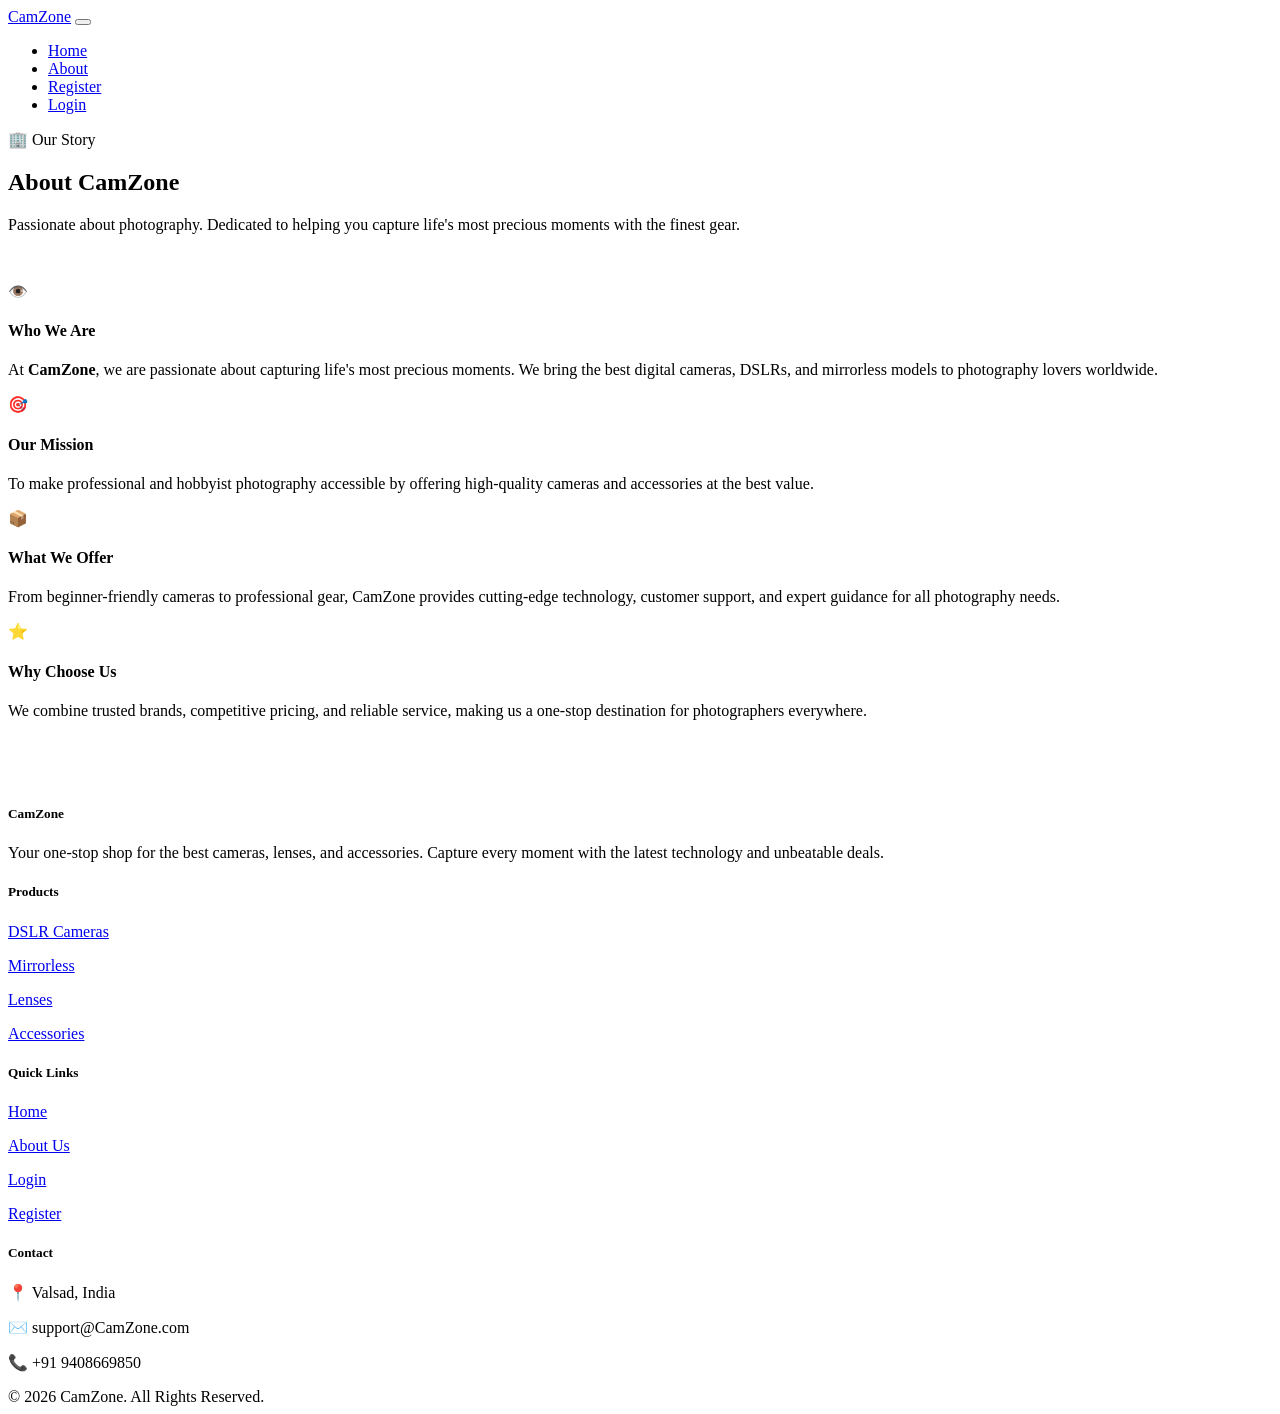
==== About.html @ 67918bc8 "Add files via upload" ====
<!DOCTYPE html>
<html lang="en">

<head>
    <meta charset="UTF-8">
    <meta name="viewport" content="width=device-width, initial-scale=1.0">
    <meta name="description" content="Learn about CamZone — our mission, what we offer, and why photographers trust us.">
    <title>About — CamZone</title>
    <link href="css/bootstrap.min.css" rel="stylesheet">
    <link href="css/style.css" rel="stylesheet">
</head>

<body>

    <!-- ===== NAVBAR ===== -->
    <nav class="navbar navbar-expand-lg">
        <div class="container">
            <a class="navbar-brand" href="Index.html">CamZone</a>
            <button class="navbar-toggler" type="button" data-bs-toggle="collapse" data-bs-target="#menu"
                aria-label="Toggle navigation">
                <span class="navbar-toggler-icon"></span>
            </button>
            <div class="collapse navbar-collapse" id="menu">
                <ul class="navbar-nav ms-auto">
                    <li class="nav-item"><a href="Index.html" class="nav-link">Home</a></li>
                    <li class="nav-item"><a href="About.html" class="nav-link active">About</a></li>
                    <li class="nav-item"><a href="register.html" class="nav-link">Register</a></li>
                    <li class="nav-item"><a href="login.html" class="nav-link">Login</a></li>
                </ul>
            </div>
        </div>
    </nav>

    <!-- ===== HERO ===== -->
    <section class="hero-section animate-in" style="padding-bottom:2rem;">
        <div class="container">
            <span class="hero-badge">🏢 Our Story</span>
            <h1>About CamZone</h1>
            <p class="hero-sub">Passionate about photography. Dedicated to helping you capture life's most precious moments with the finest gear.</p>
        </div>
    </section>

    <!-- ===== ABOUT CARDS ===== -->
    <section class="container" style="padding-bottom:3rem;">
        <div class="about-grid">
            <!-- Card 1 -->
            <div class="about-card">
                <div class="about-icon">👁️</div>
                <h4>Who We Are</h4>
                <p>At <strong>CamZone</strong>, we are passionate about capturing life's most precious moments. We bring the best digital cameras, DSLRs, and mirrorless models to photography lovers worldwide.</p>
            </div>
            <!-- Card 2 -->
            <div class="about-card">
                <div class="about-icon">🎯</div>
                <h4>Our Mission</h4>
                <p>To make professional and hobbyist photography accessible by offering high-quality cameras and accessories at the best value.</p>
            </div>
            <!-- Card 3 -->
            <div class="about-card">
                <div class="about-icon">📦</div>
                <h4>What We Offer</h4>
                <p>From beginner-friendly cameras to professional gear, CamZone provides cutting-edge technology, customer support, and expert guidance for all photography needs.</p>
            </div>
            <!-- Card 4 -->
            <div class="about-card">
                <div class="about-icon">⭐</div>
                <h4>Why Choose Us</h4>
                <p>We combine trusted brands, competitive pricing, and reliable service, making us a one-stop destination for photographers everywhere.</p>
            </div>
        </div>
    </section>

    <!-- ===== FOOTER ===== -->
    <footer class="modern-footer">
        <div class="container">
            <div class="row">
                <div class="col-md-3 col-lg-3 mx-auto mt-3">
                    <h5>CamZone</h5>
                    <p class="footer-desc">Your one-stop shop for the best cameras, lenses, and accessories. Capture every moment with the latest technology and unbeatable deals.</p>
                </div>

                <div class="col-md-2 col-lg-2 mx-auto mt-3">
                    <h5>Products</h5>
                    <p><a href="#">DSLR Cameras</a></p>
                    <p><a href="#">Mirrorless</a></p>
                    <p><a href="#">Lenses</a></p>
                    <p><a href="#">Accessories</a></p>
                </div>

                <div class="col-md-3 col-lg-2 mx-auto mt-3">
                    <h5>Quick Links</h5>
                    <p><a href="Index.html">Home</a></p>
                    <p><a href="About.html">About Us</a></p>
                    <p><a href="login.html">Login</a></p>
                    <p><a href="register.html">Register</a></p>
                </div>

                <div class="col-md-4 col-lg-3 mx-auto mt-3">
                    <h5>Contact</h5>
                    <p>📍 Valsad, India</p>
                    <p>✉️ support@CamZone.com</p>
                    <p>📞 +91 9408669850</p>
                </div>
            </div>
            <div class="footer-bottom">
                © 2026 CamZone. All Rights Reserved.
            </div>
        </div>
    </footer>

    <script src="js/bootstrap.bundle.min.js"></script>
</body>

</html>
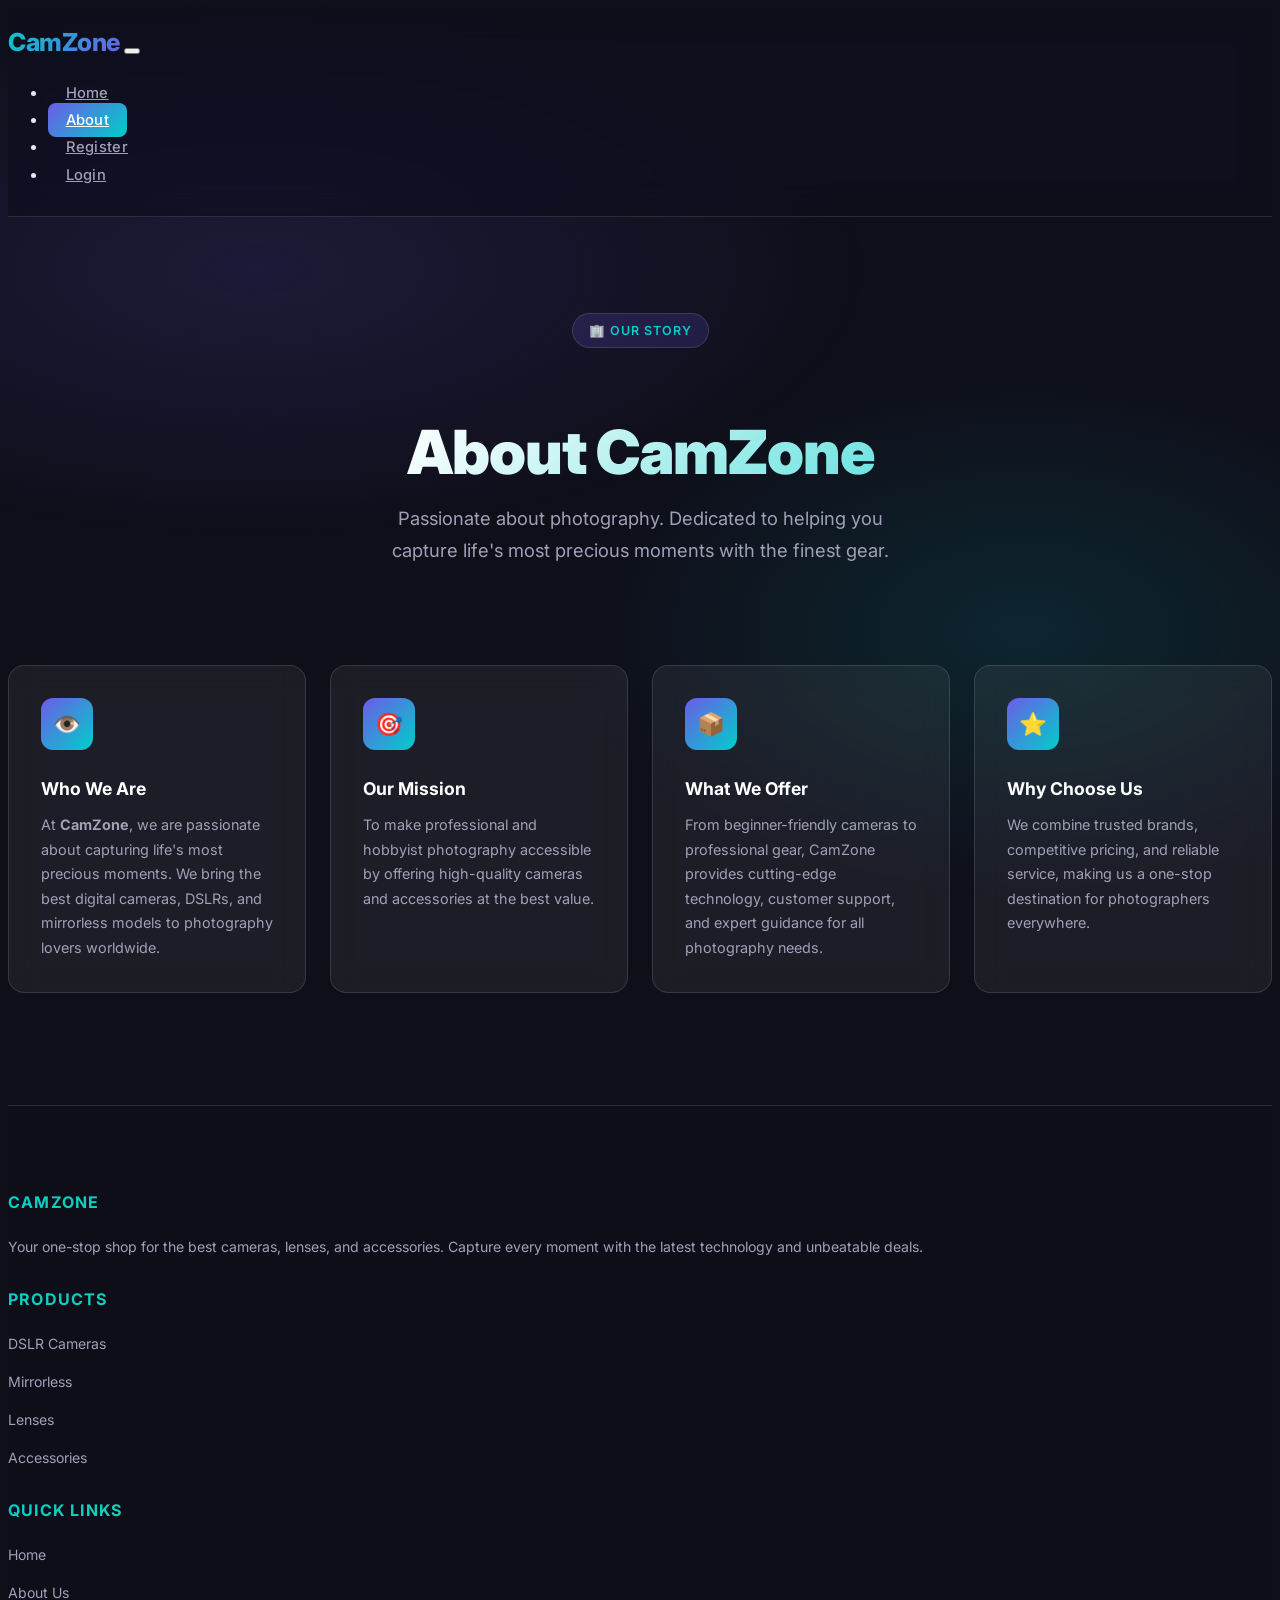
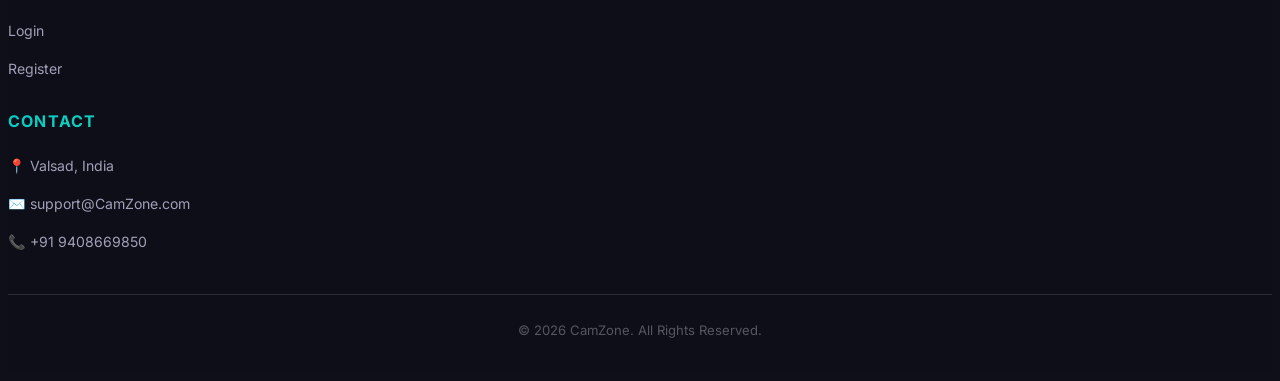
==== commit f88c7608: "Refactor About.html by removing comments and updating scripts" ====
--- a/About.html
+++ b/About.html
@@ -12,7 +12,6 @@
 
 <body>
 
-    <!-- ===== NAVBAR ===== -->
     <nav class="navbar navbar-expand-lg">
         <div class="container">
             <a class="navbar-brand" href="Index.html">CamZone</a>
@@ -31,7 +30,6 @@
         </div>
     </nav>
 
-    <!-- ===== HERO ===== -->
     <section class="hero-section animate-in" style="padding-bottom:2rem;">
         <div class="container">
             <span class="hero-badge">🏢 Our Story</span>
@@ -40,28 +38,27 @@
         </div>
     </section>
 
-    <!-- ===== ABOUT CARDS ===== -->
     <section class="container" style="padding-bottom:3rem;">
         <div class="about-grid">
-            <!-- Card 1 -->
+           
             <div class="about-card">
                 <div class="about-icon">👁️</div>
                 <h4>Who We Are</h4>
                 <p>At <strong>CamZone</strong>, we are passionate about capturing life's most precious moments. We bring the best digital cameras, DSLRs, and mirrorless models to photography lovers worldwide.</p>
             </div>
-            <!-- Card 2 -->
+          
             <div class="about-card">
                 <div class="about-icon">🎯</div>
                 <h4>Our Mission</h4>
                 <p>To make professional and hobbyist photography accessible by offering high-quality cameras and accessories at the best value.</p>
             </div>
-            <!-- Card 3 -->
+           
             <div class="about-card">
                 <div class="about-icon">📦</div>
                 <h4>What We Offer</h4>
                 <p>From beginner-friendly cameras to professional gear, CamZone provides cutting-edge technology, customer support, and expert guidance for all photography needs.</p>
             </div>
-            <!-- Card 4 -->
+          
             <div class="about-card">
                 <div class="about-icon">⭐</div>
                 <h4>Why Choose Us</h4>
@@ -70,7 +67,7 @@
         </div>
     </section>
 
-    <!-- ===== FOOTER ===== -->
+  
     <footer class="modern-footer">
         <div class="container">
             <div class="row">
@@ -108,7 +105,7 @@
         </div>
     </footer>
 
-    <script src="js/bootstrap.bundle.min.js"></script>
+   <script src="https://cdn.jsdelivr.net/npm/bootstrap@5.3.8/dist/js/bootstrap.bundle.min.js" integrity="sha384-FKyoEForCGlyvwx9Hj09JcYn3nv7wiPVlz7YYwJrWVcXK/BmnVDxM+D2scQbITxI" crossorigin="anonymous"></script>
 </body>
 
-</html>+</html>
--- a/css/style.css
+++ b/css/style.css
@@ -0,0 +1,574 @@
+/* ============================================
+   CamZone — Modern Custom Styles
+   ============================================ */
+
+/* ---------- Google Font ---------- */
+@import url('https://fonts.googleapis.com/css2?family=Inter:wght@300;400;500;600;700;800;900&display=swap');
+
+/* ---------- CSS Variables ---------- */
+:root {
+  --primary: #6c5ce7;
+  --primary-dark: #5a4bd1;
+  --accent: #00cec9;
+  --accent-glow: rgba(0, 206, 201, 0.35);
+  --gold: #f9ca24;
+  --dark-bg: #0f0f1a;
+  --card-bg: rgba(255, 255, 255, 0.06);
+  --glass-bg: rgba(255, 255, 255, 0.08);
+  --glass-border: rgba(255, 255, 255, 0.12);
+  --text-light: #e8e8f0;
+  --text-muted: #a0a0b8;
+  --radius: 16px;
+  --transition: 0.35s cubic-bezier(0.25, 0.46, 0.45, 0.94);
+}
+
+/* ---------- Global Reset ---------- */
+*, *::before, *::after { box-sizing: border-box; }
+
+body {
+  font-family: 'Inter', sans-serif;
+  background: var(--dark-bg) !important;
+  color: var(--text-light);
+  line-height: 1.7;
+  overflow-x: hidden;
+}
+
+/* Animated gradient background overlay */
+body::before {
+  content: '';
+  position: fixed;
+  inset: 0;
+  background:
+    radial-gradient(ellipse 80% 50% at 20% 30%, rgba(108, 92, 231, 0.15), transparent 60%),
+    radial-gradient(ellipse 60% 50% at 80% 70%, rgba(0, 206, 201, 0.12), transparent 60%);
+  pointer-events: none;
+  z-index: 0;
+}
+
+/* keep everything above the bg layer */
+body > * { position: relative; z-index: 1; }
+
+/* ---------- Scrollbar ---------- */
+::-webkit-scrollbar { width: 8px; }
+::-webkit-scrollbar-track { background: var(--dark-bg); }
+::-webkit-scrollbar-thumb {
+  background: var(--primary);
+  border-radius: 8px;
+}
+
+/* ---------- Selection ---------- */
+::selection {
+  background: var(--primary);
+  color: #fff;
+}
+
+/* ============================================
+   NAVBAR
+   ============================================ */
+.navbar {
+  background: rgba(15, 15, 26, 0.7) !important;
+  backdrop-filter: blur(18px) saturate(180%);
+  -webkit-backdrop-filter: blur(18px) saturate(180%);
+  border-bottom: 1px solid var(--glass-border);
+  padding: 0.8rem 0;
+  transition: var(--transition);
+}
+
+.navbar-brand {
+  font-weight: 800 !important;
+  font-size: 1.55rem !important;
+  letter-spacing: -0.5px;
+  background: linear-gradient(135deg, var(--accent), var(--primary));
+  -webkit-background-clip: text;
+  -webkit-text-fill-color: transparent;
+  background-clip: text;
+}
+
+.nav-link {
+  font-weight: 500 !important;
+  font-size: 0.92rem !important;
+  letter-spacing: 0.3px;
+  padding: 0.5rem 1.1rem !important;
+  border-radius: 8px;
+  transition: var(--transition);
+  color: var(--text-muted) !important;
+}
+
+.nav-link:hover,
+.nav-link.active {
+  color: #fff !important;
+  background: rgba(108, 92, 231, 0.18);
+}
+
+.nav-link.active {
+  background: linear-gradient(135deg, var(--primary), var(--accent));
+  color: #fff !important;
+  -webkit-text-fill-color: #fff;
+}
+
+/* ============================================
+   HERO SECTION
+   ============================================ */
+.hero-section {
+  padding: 6rem 0 4rem;
+  text-align: center;
+}
+
+.hero-section h1 {
+  font-size: clamp(2.2rem, 5vw, 3.8rem);
+  font-weight: 900;
+  letter-spacing: -1px;
+  line-height: 1.15;
+  background: linear-gradient(135deg, #fff 30%, var(--accent));
+  -webkit-background-clip: text;
+  -webkit-text-fill-color: transparent;
+  background-clip: text;
+  margin-bottom: 1rem;
+}
+
+.hero-section .hero-sub {
+  font-size: 1.15rem;
+  color: var(--text-muted);
+  max-width: 540px;
+  margin: 0 auto 2.2rem;
+}
+
+.hero-badge {
+  display: inline-block;
+  padding: 0.35rem 1rem;
+  border-radius: 999px;
+  font-size: 0.78rem;
+  font-weight: 600;
+  letter-spacing: 1px;
+  text-transform: uppercase;
+  background: rgba(108, 92, 231, 0.18);
+  color: var(--accent);
+  border: 1px solid var(--glass-border);
+  margin-bottom: 1.2rem;
+  backdrop-filter: blur(6px);
+}
+
+/* Hero CTA buttons */
+.hero-cta {
+  display: flex;
+  gap: 1rem;
+  justify-content: center;
+  flex-wrap: wrap;
+}
+
+/* ============================================
+   BUTTONS
+   ============================================ */
+.btn-modern {
+  display: inline-flex;
+  align-items: center;
+  gap: 0.5rem;
+  padding: 0.72rem 1.8rem;
+  border: none;
+  border-radius: 10px;
+  font-weight: 600;
+  font-size: 0.92rem;
+  cursor: pointer;
+  transition: var(--transition);
+  text-decoration: none;
+}
+
+.btn-primary-glow {
+  background: linear-gradient(135deg, var(--primary), var(--accent));
+  color: #fff;
+  box-shadow: 0 4px 20px rgba(108, 92, 231, 0.35);
+}
+.btn-primary-glow:hover {
+  transform: translateY(-2px);
+  box-shadow: 0 8px 30px rgba(108, 92, 231, 0.5);
+  color: #fff;
+}
+
+.btn-glass {
+  background: var(--glass-bg);
+  color: var(--text-light);
+  border: 1px solid var(--glass-border);
+  backdrop-filter: blur(8px);
+}
+.btn-glass:hover {
+  background: rgba(255,255,255,0.14);
+  transform: translateY(-2px);
+  color: #fff;
+}
+
+/* ============================================
+   SECTION TITLES
+   ============================================ */
+.section-title {
+  text-align: center;
+  margin-bottom: 2.8rem;
+}
+
+.section-title h2 {
+  font-size: 2rem;
+  font-weight: 800;
+  letter-spacing: -0.5px;
+  color: #fff;
+}
+
+.section-title .accent-bar {
+  display: block;
+  width: 50px;
+  height: 4px;
+  border-radius: 4px;
+  background: linear-gradient(90deg, var(--primary), var(--accent));
+  margin: 0.6rem auto 0;
+}
+
+/* ============================================
+   GLASS CARDS (Products)
+   ============================================ */
+.glass-card {
+  background: var(--card-bg);
+  border: 1px solid var(--glass-border);
+  border-radius: var(--radius);
+  backdrop-filter: blur(14px);
+  -webkit-backdrop-filter: blur(14px);
+  overflow: hidden;
+  transition: var(--transition);
+  height: 100%;
+  display: flex;
+  flex-direction: column;
+}
+
+.glass-card:hover {
+  transform: translateY(-8px);
+  border-color: rgba(108, 92, 231, 0.4);
+  box-shadow:
+    0 20px 40px rgba(0,0,0,0.3),
+    0 0 30px rgba(108, 92, 231, 0.08);
+}
+
+.glass-card .card-img-wrapper {
+  position: relative;
+  overflow: hidden;
+  background: rgba(255,255,255,0.03);
+}
+
+.glass-card .card-img-wrapper img {
+  width: 100%;
+  height: 240px;
+  object-fit: contain;
+  padding: 1.2rem;
+  transition: transform 0.5s ease;
+}
+
+.glass-card:hover .card-img-wrapper img {
+  transform: scale(1.06);
+}
+
+.glass-card .card-body {
+  padding: 1.4rem 1.5rem 1.8rem;
+  text-align: center;
+  display: flex;
+  flex-direction: column;
+  flex: 1;
+}
+
+.glass-card .card-title {
+  font-weight: 700;
+  font-size: 1.1rem;
+  color: #fff;
+  margin-bottom: 0.6rem;
+}
+
+.glass-card .card-text {
+  font-size: 0.88rem;
+  color: var(--text-muted);
+  flex: 1;
+}
+
+.glass-card .price-tag {
+  font-size: 1.3rem;
+  font-weight: 800;
+  background: linear-gradient(135deg, var(--accent), var(--gold));
+  -webkit-background-clip: text;
+  -webkit-text-fill-color: transparent;
+  background-clip: text;
+  margin: 0.8rem 0;
+}
+
+.glass-card .btn-modern {
+  align-self: center;
+  width: 100%;
+  justify-content: center;
+}
+
+/* ============================================
+   MODERN TABLE (Other Cameras)
+   ============================================ */
+.modern-table-section {
+  background: var(--card-bg);
+  border: 1px solid var(--glass-border);
+  border-radius: var(--radius);
+  backdrop-filter: blur(14px);
+  padding: 2rem;
+  margin-bottom: 3rem;
+}
+
+.modern-table {
+  width: 100%;
+  border-collapse: separate;
+  border-spacing: 0;
+}
+
+.modern-table thead th {
+  background: linear-gradient(135deg, var(--primary), var(--accent));
+  color: #fff;
+  font-weight: 600;
+  font-size: 0.88rem;
+  text-transform: uppercase;
+  letter-spacing: 0.8px;
+  padding: 1rem 1.2rem;
+  border: none;
+}
+
+.modern-table thead th:first-child { border-radius: 10px 0 0 10px; }
+.modern-table thead th:last-child  { border-radius: 0 10px 10px 0; }
+
+.modern-table tbody td {
+  padding: 1rem 1.2rem;
+  color: var(--text-light);
+  border-bottom: 1px solid var(--glass-border);
+  font-size: 0.92rem;
+}
+
+.modern-table tbody tr {
+  transition: var(--transition);
+}
+
+.modern-table tbody tr:hover {
+  background: rgba(108, 92, 231, 0.08);
+}
+
+.modern-table tbody tr:last-child td {
+  border-bottom: none;
+}
+
+/* ============================================
+   GLASS FORMS  (Login / Register)
+   ============================================ */
+.glass-form-wrapper {
+  max-width: 480px;
+  margin: 4rem auto;
+  background: var(--card-bg);
+  border: 1px solid var(--glass-border);
+  border-radius: var(--radius);
+  backdrop-filter: blur(14px);
+  padding: 2.5rem 2.2rem;
+}
+
+.glass-form-wrapper h2 {
+  font-weight: 800;
+  font-size: 1.8rem;
+  text-align: center;
+  color: #fff;
+  margin-bottom: 0.3rem;
+}
+
+.glass-form-wrapper .form-subtitle {
+  text-align: center;
+  color: var(--text-muted);
+  font-size: 0.9rem;
+  margin-bottom: 2rem;
+}
+
+.glass-form-wrapper .form-label {
+  font-weight: 500;
+  font-size: 0.85rem;
+  color: var(--text-muted);
+  margin-bottom: 0.4rem;
+}
+
+.glass-form-wrapper .form-control {
+  background: rgba(255,255,255,0.05);
+  border: 1px solid var(--glass-border);
+  border-radius: 10px;
+  padding: 0.72rem 1rem;
+  color: #fff;
+  font-size: 0.92rem;
+  transition: var(--transition);
+}
+
+.glass-form-wrapper .form-control::placeholder {
+  color: rgba(255,255,255,0.25);
+}
+
+.glass-form-wrapper .form-control:focus {
+  background: rgba(255,255,255,0.08);
+  border-color: var(--primary);
+  box-shadow: 0 0 0 3px rgba(108, 92, 231, 0.2);
+  outline: none;
+  color: #fff;
+}
+
+.glass-form-wrapper .btn-modern {
+  margin-top: 0.6rem;
+  width: 100%;
+  justify-content: center;
+  padding: 0.82rem;
+  font-size: 1rem;
+}
+
+.glass-form-wrapper .form-footer {
+  text-align: center;
+  margin-top: 1.5rem;
+  font-size: 0.88rem;
+  color: var(--text-muted);
+}
+
+.glass-form-wrapper .form-footer a {
+  color: var(--accent);
+  text-decoration: none;
+  font-weight: 600;
+  transition: var(--transition);
+}
+.glass-form-wrapper .form-footer a:hover {
+  color: var(--primary);
+}
+
+/* ============================================
+   ABOUT PAGE — Info Cards
+   ============================================ */
+.about-grid {
+  display: grid;
+  grid-template-columns: repeat(auto-fit, minmax(280px, 1fr));
+  gap: 1.5rem;
+  margin-top: 2rem;
+}
+
+.about-card {
+  background: var(--card-bg);
+  border: 1px solid var(--glass-border);
+  border-radius: var(--radius);
+  backdrop-filter: blur(14px);
+  padding: 2rem;
+  transition: var(--transition);
+}
+
+.about-card:hover {
+  transform: translateY(-5px);
+  border-color: rgba(108, 92, 231, 0.35);
+  box-shadow: 0 12px 30px rgba(0,0,0,0.25);
+}
+
+.about-card .about-icon {
+  width: 52px;
+  height: 52px;
+  border-radius: 12px;
+  display: flex;
+  align-items: center;
+  justify-content: center;
+  font-size: 1.4rem;
+  margin-bottom: 1.2rem;
+  background: linear-gradient(135deg, var(--primary), var(--accent));
+  color: #fff;
+}
+
+.about-card h4 {
+  font-weight: 700;
+  font-size: 1.1rem;
+  color: #fff;
+  margin-bottom: 0.6rem;
+}
+
+.about-card p {
+  font-size: 0.9rem;
+  color: var(--text-muted);
+  margin: 0;
+}
+
+/* ============================================
+   FOOTER
+   ============================================ */
+.modern-footer {
+  background: rgba(15, 15, 26, 0.85) !important;
+  backdrop-filter: blur(14px);
+  border-top: 1px solid var(--glass-border);
+  padding: 3.5rem 0 2rem;
+  margin-top: 4rem;
+}
+
+.modern-footer h5 {
+  font-weight: 700;
+  font-size: 1rem;
+  text-transform: uppercase;
+  letter-spacing: 1.2px;
+  margin-bottom: 1.2rem;
+  background: linear-gradient(135deg, var(--accent), var(--gold));
+  -webkit-background-clip: text;
+  -webkit-text-fill-color: transparent;
+  background-clip: text;
+}
+
+.modern-footer p,
+.modern-footer a {
+  font-size: 0.88rem;
+  color: var(--text-muted);
+  text-decoration: none;
+  transition: var(--transition);
+}
+
+.modern-footer a:hover {
+  color: var(--accent);
+}
+
+.footer-desc {
+  font-size: 0.9rem;
+  line-height: 1.7;
+  color: var(--text-muted);
+}
+
+.footer-bottom {
+  border-top: 1px solid var(--glass-border);
+  margin-top: 2.5rem;
+  padding-top: 1.5rem;
+  text-align: center;
+  font-size: 0.82rem;
+  color: rgba(255,255,255,0.3);
+}
+
+/* ============================================
+   ANIMATIONS
+   ============================================ */
+@keyframes fadeInUp {
+  from { opacity: 0; transform: translateY(30px); }
+  to   { opacity: 1; transform: translateY(0); }
+}
+
+.animate-in {
+  animation: fadeInUp 0.7s ease forwards;
+}
+
+.animate-delay-1 { animation-delay: 0.1s; }
+.animate-delay-2 { animation-delay: 0.25s; }
+.animate-delay-3 { animation-delay: 0.4s; }
+.animate-delay-4 { animation-delay: 0.55s; }
+
+/* stagger entrance for product cards */
+.glass-card { opacity: 0; animation: fadeInUp 0.6s ease forwards; }
+.glass-card:nth-child(1) { animation-delay: 0.15s; }
+.glass-card:nth-child(2) { animation-delay: 0.3s; }
+.glass-card:nth-child(3) { animation-delay: 0.45s; }
+
+/* about cards stagger */
+.about-card { opacity: 0; animation: fadeInUp 0.6s ease forwards; }
+.about-card:nth-child(1) { animation-delay: 0.1s; }
+.about-card:nth-child(2) { animation-delay: 0.22s; }
+.about-card:nth-child(3) { animation-delay: 0.34s; }
+.about-card:nth-child(4) { animation-delay: 0.46s; }
+
+/* ============================================
+   RESPONSIVE
+   ============================================ */
+@media (max-width: 768px) {
+  .hero-section { padding: 4rem 0 2.5rem; }
+  .glass-form-wrapper { margin: 2rem 1rem; padding: 2rem 1.4rem; }
+  .modern-table-section { padding: 1.2rem; }
+  .about-grid { grid-template-columns: 1fr; }
+}
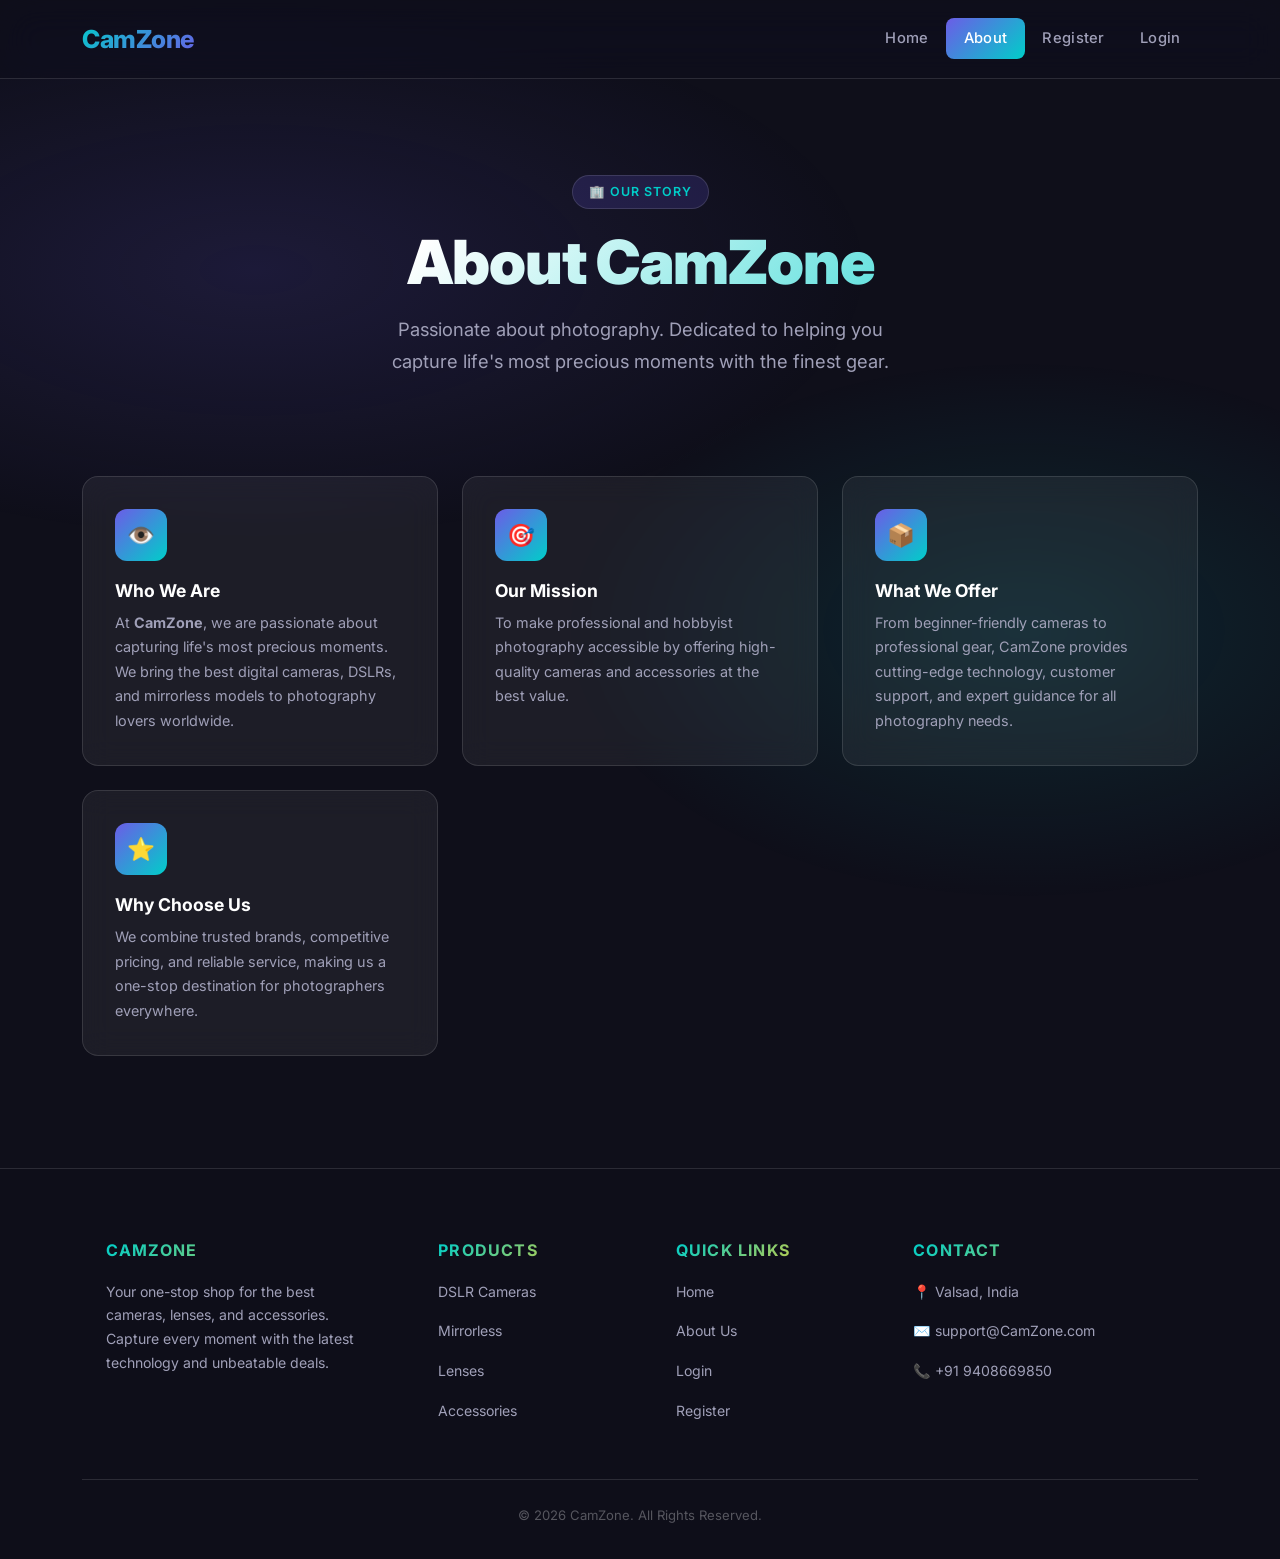
==== commit 3f010b7d: "Update About.html" ====
--- a/About.html
+++ b/About.html
@@ -6,7 +6,7 @@
     <meta name="viewport" content="width=device-width, initial-scale=1.0">
     <meta name="description" content="Learn about CamZone — our mission, what we offer, and why photographers trust us.">
     <title>About — CamZone</title>
-    <link href="css/bootstrap.min.css" rel="stylesheet">
+   <link href="https://cdn.jsdelivr.net/npm/bootstrap@5.3.8/dist/css/bootstrap.min.css" rel="stylesheet" integrity="sha384-sRIl4kxILFvY47J16cr9ZwB07vP4J8+LH7qKQnuqkuIAvNWLzeN8tE5YBujZqJLB" crossorigin="anonymous">
     <link href="css/style.css" rel="stylesheet">
 </head>
 
